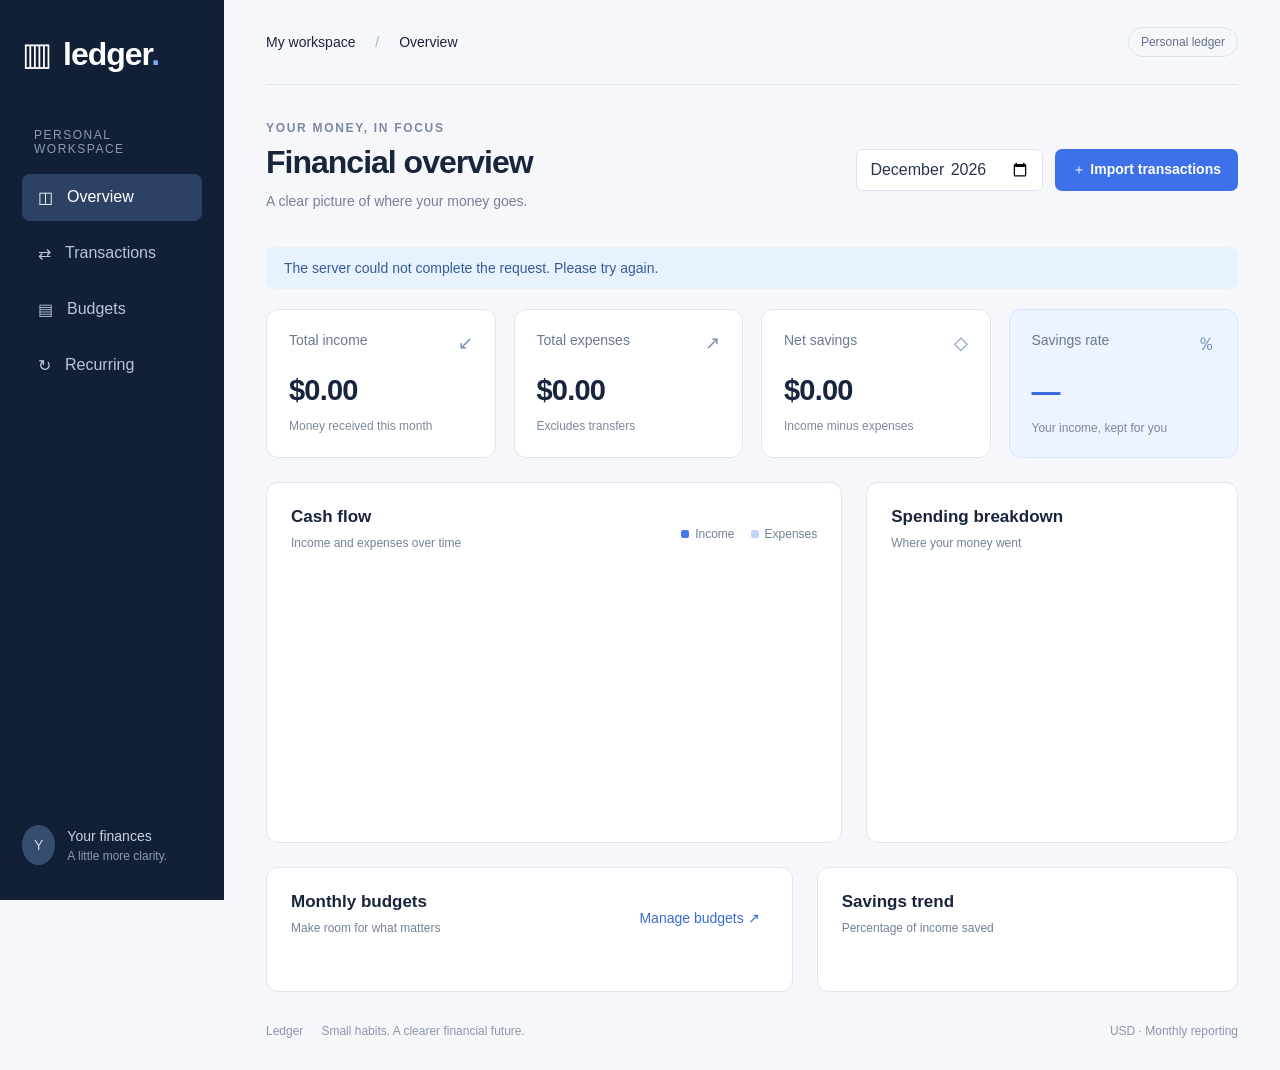
==== templates/index.html @ ddcb64a1 "Add Ledger budget tracker and sample portfolio demo" ====
<!DOCTYPE html><html lang="en"><head><meta charset="UTF-8"><meta name="viewport" content="width=device-width,initial-scale=1"><title>Ledger · Personal finance</title><link rel="icon" href="/static/favicon.svg"><link rel="stylesheet" href="/static/style.css"><script src="/static/app.js" defer></script></head><body>
<aside><a class="brand" href="/">▥ <span>ledger<span class="dot">.</span></span></a><div class="workspace">PERSONAL WORKSPACE</div><nav><button class="active" data-view="overview">◫ <span>Overview</span></button><button data-view="transactions">⇄ <span>Transactions</span></button><button data-view="budgets">▤ <span>Budgets</span></button><button data-view="recurring">↻ <span>Recurring</span></button></nav><div class="aside-bottom"><div class="avatar">Y</div><div>Your finances<small>A little more clarity.</small></div></div></aside>
<main><header><span>My workspace <span class="muted">/</span> <span id="breadcrumb">Overview</span></span><span class="pill">Personal ledger</span></header><section class="heading"><div><div class="eyebrow">YOUR MONEY, IN FOCUS</div><h1 id="title">Financial overview</h1><p>A clear picture of where your money goes.</p></div><div class="actions"><label class="sr" for="month">Reporting month</label><input id="month" type="month"><button class="primary" id="import-open">＋ Import transactions</button></div></section>
<div id="notice" role="status" hidden></div><div id="demo-banner" hidden>You're exploring sample data. <button id="demo-exit">Back to my finances</button></div>
<section id="overview" class="view"><div class="stats"><article><div>Total income <span>↙</span></div><h2 id="income">$0.00</h2><small>Money received this month</small></article><article><div>Total expenses <span>↗</span></div><h2 id="expenses">$0.00</h2><small>Excludes transfers</small></article><article><div>Net savings <span>◇</span></div><h2 id="savings">$0.00</h2><small>Income minus expenses</small></article><article class="accent"><div>Savings rate <span>％</span></div><h2 id="rate">—</h2><small>Your income, kept for you</small></article></div>
<div class="chart-grid"><article class="panel"><div class="panel-head"><div><h3>Cash flow</h3><p>Income and expenses over time</p></div><div class="legend"><span class="income-key">Income</span><span class="expense-key">Expenses</span></div></div><div id="cash-chart" class="cash-chart"></div></article><article class="panel"><div class="panel-head"><div><h3>Spending breakdown</h3><p>Where your money went</p></div></div><div id="spending-chart"></div></article></div>
<div class="lower-grid"><article class="panel"><div class="panel-head"><div><h3>Monthly budgets</h3><p>Make room for what matters</p></div><button class="text" data-view="budgets">Manage budgets ↗</button></div><div id="budget-summary"></div></article><article class="panel"><div class="panel-head"><div><h3>Savings trend</h3><p>Percentage of income saved</p></div></div><div id="savings-chart"></div></article></div></section>
<section id="transactions" class="view" hidden><article class="panel"><div class="panel-head"><div><h3>Transactions</h3><p>Review and correct automatic categories.</p></div><input id="search" placeholder="Search transactions…" aria-label="Search transactions"></div><div class="table-wrap"><table><thead><tr><th>Date</th><th>Description</th><th>Category</th><th class="number">Amount</th></tr></thead><tbody id="transactions-body"></tbody></table></div></article></section>
<section id="budgets" class="view" hidden><article class="panel"><div class="panel-head"><div><h3>Your monthly plan</h3><p>Budgets apply to the selected month.</p></div><button id="budget-open" class="primary">＋ Set budget</button></div><div id="budget-list"></div></article></section>
<section id="recurring" class="view" hidden><article class="panel"><div class="panel-head"><div><h3>Recurring charges</h3><p>Estimates from 3 or more similarly timed payments, with amounts within 10% or $1.</p></div></div><div id="recurring-list"></div><p class="footnote">Based on exact merchant descriptions. Estimates may miss renamed merchants or changing amounts; they do not confirm an active subscription.</p></article></section>
<div id="empty" class="empty" hidden><div class="empty-icon">⇄</div><h3>Your next chapter starts here.</h3><p>Import a transaction CSV to bring your finances into focus.</p><button class="primary" id="empty-import">Import your first CSV</button><button class="text" id="demo-start">Explore sample dashboard →</button></div><footer>Ledger <span>Small habits. A clearer financial future.</span><span>USD · Monthly reporting</span></footer></main>
<dialog id="import-dialog"><form id="import-form"><div class="panel-head"><h3>Import transactions</h3><button type="button" class="close" aria-label="Close">×</button></div><p>Upload a UTF-8 CSV with <b>date, description, amount</b> columns, or <b>date, description, debit, credit</b>.</p><label class="upload">Choose a CSV file<input required type="file" accept=".csv,text/csv" name="file"></label><label class="check"><input type="checkbox" name="positive_expenses"> My amount column uses positive numbers for spending</label><p class="footnote">Default: negative amounts are expenses. Dates: YYYY-MM-DD or MM/DD/YYYY. Files up to 5 MB / 10,000 rows. Repeated imports skip matching rows.</p><a href="/static/sample.csv" download>Download example CSV</a><p id="import-error" class="error" role="alert"></p><button class="primary" type="submit">Import CSV</button></form></dialog>
<dialog id="budget-dialog"><form id="budget-form"><div class="panel-head"><h3>Set monthly budget</h3><button type="button" class="close" aria-label="Close">×</button></div><label>Category<select id="budget-category"></select></label><label>Monthly limit ($)<input id="budget-amount" type="number" min="0.01" step="0.01" required></label><p id="budget-error" class="error" role="alert"></p><button class="primary" type="submit">Save budget</button></form></dialog></body></html>
---- static/style.css ----
:root{font-family:Inter,-apple-system,BlinkMacSystemFont,'Segoe UI',sans-serif;color:#19253d;background:#f5f7fb;font-size:16px;font-synthesis:none}*{box-sizing:border-box}body{margin:0}button,input,select{font:inherit}button,a,input,select{outline-offset:4px}button{cursor:pointer}button:disabled{opacity:.6;cursor:wait}aside{position:fixed;width:224px;height:100vh;background:#111f37;color:#cad3e3;padding:35px 22px;display:flex;flex-direction:column}.brand{font-size:32px;letter-spacing:-1px;font-weight:750;color:white;text-decoration:none;display:flex;gap:12px;align-items:center}.dot{color:#79a7ff}.workspace{font-size:12px;letter-spacing:1.5px;color:#8c9bb2;margin:55px 12px 18px}nav{display:grid;gap:9px}nav button{background:none;border:0;color:#b8c5d9;padding:14px 16px;border-radius:8px;text-align:left;display:flex;gap:14px}nav button.active{background:#2c4163;color:white}nav button:hover{background:#243752}.aside-bottom{margin-top:auto;display:flex;gap:12px;align-items:center;font-size:14px}.avatar{background:#364d70;padding:12px;border-radius:50%}small{display:block}.aside-bottom small{color:#8c9bb2;font-size:12px;margin-top:5px}main{margin-left:224px;padding:0 42px;max-width:1800px}header{height:85px;border-bottom:1px solid #e0e5ee;display:flex;align-items:center;justify-content:space-between;font-size:14px}header .muted{margin:0 16px;color:#a7b0c0}.pill{padding:7px 12px;border:1px solid #dce2ec;border-radius:20px;color:#62718a;font-size:12px}.heading{display:flex;align-items:center;justify-content:space-between;gap:20px;padding:36px 0 28px}.eyebrow{font-size:12px;letter-spacing:1.7px;color:#7b89a0;font-weight:650}h1{font-size:32px;letter-spacing:-1px;margin:9px 0}p{color:#748198;font-size:14px;line-height:1.6;margin:7px 0}h2{font-size:29px;letter-spacing:-.8px;margin:20px 0 12px}h3{font-size:17px;margin:0;font-weight:650}.actions{display:flex;gap:12px;align-items:center}input,select{border:1px solid #dce2ed;background:white;color:#26374e;border-radius:7px;padding:10px 12px;max-width:100%}.primary{border:0;border-radius:7px;background:#3d70e9;color:white;padding:12px 17px;font-size:14px;font-weight:600}.primary:hover{background:#275dcc}.text{background:none;border:0;color:#3b6cd4;font-size:14px;padding:8px}.stats{display:grid;grid-template-columns:repeat(4,1fr);gap:18px;margin-bottom:24px}.stats article{border:1px solid #e0e6ef;background:white;border-radius:12px;padding:22px}.stats article>div{font-size:14px;color:#697a91;display:flex;justify-content:space-between}.stats article>div span{font-size:18px;color:#7691ba}.stats small{color:#7a899e;font-size:12px}.stats .accent{background:#edf3ff;border-color:#d6e4ff}.accent h2{color:#396adb}.chart-grid{display:grid;grid-template-columns:1.55fr 1fr;gap:24px;margin-bottom:24px}.lower-grid{display:grid;grid-template-columns:1.25fr 1fr;gap:24px}.panel{background:white;border:1px solid #e0e6ef;border-radius:12px;padding:24px;min-width:0}.panel-head{display:flex;justify-content:space-between;gap:16px;align-items:center;margin-bottom:22px}.panel-head p{font-size:12px}.legend{display:flex;gap:16px;font-size:12px;color:#718098}.legend span:before{content:'';display:inline-block;width:8px;height:8px;border-radius:2px;background:#4678ec;margin-right:6px}.legend .expense-key:before{background:#c2d3f9}.cash-chart{height:235px;display:flex;gap:12px}.axis{display:flex;flex-direction:column;justify-content:space-between;padding-bottom:28px;color:#8b97aa;font-size:12px}.bars{flex:1;display:flex;justify-content:space-around;background:repeating-linear-gradient(to top,transparent 0,transparent 49px,#eef1f6 50px);padding-top:10px}.bar-group{display:flex;flex-direction:column;align-items:center;flex:1}.bar-pair{display:flex;align-items:flex-end;justify-content:center;gap:7px;height:100%;width:100%;padding:0 10px}.bar{width:23px;max-width:35%;border-radius:4px 4px 0 0;background:#4678ec;min-height:1px}.bar.expense{background:#c2d3f9}.bar-label{font-size:12px;color:#8b97aa;margin-top:14px;height:18px}.donut-row{display:flex;align-items:center;justify-content:center;margin-bottom:20px}.donut{width:155px;height:155px;border-radius:50%;display:grid;place-items:center}.donut-hole{width:118px;height:118px;border-radius:50%;background:white;display:flex;flex-direction:column;align-items:center;justify-content:center;font-weight:650;font-size:20px}.donut-hole small{font-size:12px;font-weight:400;color:#7a899e;margin-bottom:6px}.category-row{display:flex;align-items:center;gap:8px;font-size:14px;margin:10px 0}.category-row strong{margin-left:auto;font-weight:500}.swatch{width:8px;height:8px;border-radius:50%}.budget-row{margin:20px 0}.budget-top{display:flex;justify-content:space-between;font-size:14px;gap:12px}.budget-top span{color:#78879e}.track{height:7px;background:#edf1f7;border-radius:6px;overflow:hidden;margin:11px 0 6px}.track div{height:100%;background:#5b86e8;border-radius:6px}.track .over{background:#e48a5b}.budget-note{font-size:12px;color:#8190a5;text-align:right}.empty-inline{text-align:center;padding:38px 10px;color:#8190a5;font-size:14px}.savings-row{display:flex;align-items:center;gap:12px;font-size:12px;color:#78879e;margin:19px 0}.savings-row .track{flex:1;margin:0}.savings-row strong{min-width:55px;text-align:right;color:#395274}.empty{text-align:center;border:1px dashed #cbd6e8;border-radius:12px;padding:28px;margin-top:24px}.empty-icon{font-size:30px;color:#6188d6;margin-bottom:12px}.empty button{margin:16px 5px 0}.table-wrap{overflow:auto}table{width:100%;border-collapse:collapse;font-size:14px}th{text-align:left;color:#8b97aa;font-weight:500;font-size:12px;padding:14px 12px;background:#f7f9fc}td{padding:16px 12px;border-bottom:1px solid #edf1f5}td select{font-size:14px;padding:6px;max-width:170px}.number{text-align:right;white-space:nowrap}.positive{color:#208974}.recurring-card{display:flex;justify-content:space-between;padding:20px 0;border-bottom:1px solid #edf1f5}.recurring-card small{color:#8190a5;margin-top:7px;font-size:12px}.footnote{font-size:12px;margin-top:20px}footer{display:flex;gap:18px;color:#8b97aa;font-size:12px;padding:32px 0}footer span:last-child{margin-left:auto}dialog{border:1px solid #dae2ef;border-radius:15px;width:500px;max-width:calc(100% - 30px);padding:28px;color:#26374e;box-shadow:0 20px 100px #152e5140}dialog::backdrop{background:#101d3b70;backdrop-filter:blur(3px)}dialog label{display:block;font-size:14px;margin:20px 0}dialog label>input:not([type=checkbox]),dialog select{display:block;width:100%;margin-top:10px}.close{border:0;background:none;color:#718098;font-size:26px}.upload{border:1px dashed #b6c8e6;padding:22px;border-radius:10px;background:#f6f9ff}.check{display:flex;gap:8px}.error{color:#b34432}#notice,#demo-banner{padding:13px 18px;background:#e8f2ff;color:#345c95;border-radius:8px;margin-bottom:20px;font-size:14px}#demo-banner button{background:none;border:0;text-decoration:underline;color:inherit}.sr{position:absolute;width:1px;height:1px;overflow:hidden;clip-path:inset(50%)}[hidden]{display:none!important}@media(min-width:1500px){main{padding:0 60px}.panel{padding:30px}}@media(max-width:1150px){aside{width:190px;padding:30px 15px}main{margin-left:190px;padding:0 24px}.heading{align-items:flex-start;flex-direction:column}.stats{gap:10px}.stats article{padding:17px}h2{font-size:24px}.chart-grid{grid-template-columns:1.3fr 1fr}.legend{flex-direction:column;gap:6px}}@media(max-width:780px){aside{position:static;width:100%;height:auto;padding:18px}.brand{font-size:25px}.workspace,.aside-bottom{display:none}nav{display:flex;margin-top:18px;gap:4px}nav button{padding:10px;font-size:14px;gap:6px}main{margin:0;padding:0 18px}header{height:60px}.heading{padding:25px 0}.actions{flex-wrap:wrap}.stats{grid-template-columns:1fr 1fr}.chart-grid,.lower-grid{grid-template-columns:1fr}.legend{flex-direction:row}.panel{padding:19px}footer{flex-wrap:wrap}footer span:last-child{margin:0}h1{font-size:28px}.panel-head{flex-wrap:wrap}}@media(prefers-reduced-motion:no-preference){.view{animation:enter .25s ease}@keyframes enter{from{opacity:.4;transform:translateY(5px)}to{opacity:1;transform:translateY(0)}}}
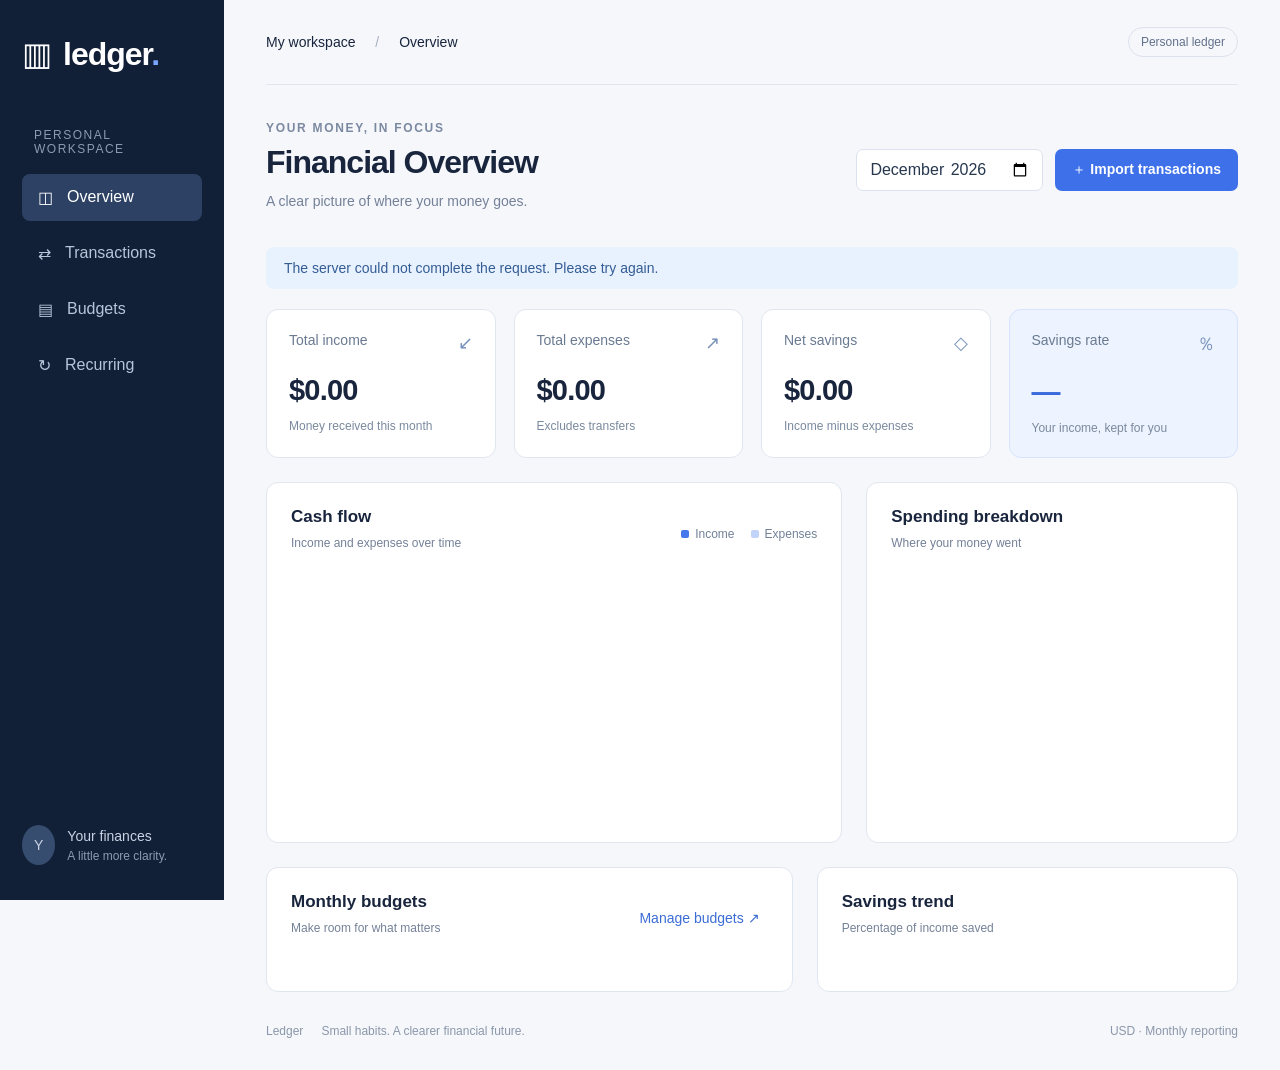
==== commit c2e11ef2: "Updated index.html Fixing some text" ====
--- a/templates/index.html
+++ b/templates/index.html
@@ -1,6 +1,6 @@
-<!DOCTYPE html><html lang="en"><head><meta charset="UTF-8"><meta name="viewport" content="width=device-width,initial-scale=1"><title>Ledger · Personal finance</title><link rel="icon" href="/static/favicon.svg"><link rel="stylesheet" href="/static/style.css"><script src="/static/app.js" defer></script></head><body>
+<!DOCTYPE html><html lang="en"><head><meta charset="UTF-8"><meta name="viewport" content="width=device-width,initial-scale=1"><title>Ledger · Personal Finance</title><link rel="icon" href="/static/favicon.svg"><link rel="stylesheet" href="/static/style.css"><script src="/static/app.js" defer></script></head><body>
 <aside><a class="brand" href="/">▥ <span>ledger<span class="dot">.</span></span></a><div class="workspace">PERSONAL WORKSPACE</div><nav><button class="active" data-view="overview">◫ <span>Overview</span></button><button data-view="transactions">⇄ <span>Transactions</span></button><button data-view="budgets">▤ <span>Budgets</span></button><button data-view="recurring">↻ <span>Recurring</span></button></nav><div class="aside-bottom"><div class="avatar">Y</div><div>Your finances<small>A little more clarity.</small></div></div></aside>
-<main><header><span>My workspace <span class="muted">/</span> <span id="breadcrumb">Overview</span></span><span class="pill">Personal ledger</span></header><section class="heading"><div><div class="eyebrow">YOUR MONEY, IN FOCUS</div><h1 id="title">Financial overview</h1><p>A clear picture of where your money goes.</p></div><div class="actions"><label class="sr" for="month">Reporting month</label><input id="month" type="month"><button class="primary" id="import-open">＋ Import transactions</button></div></section>
+<main><header><span>My workspace <span class="muted">/</span> <span id="breadcrumb">Overview</span></span><span class="pill">Personal ledger</span></header><section class="heading"><div><div class="eyebrow">YOUR MONEY, IN FOCUS</div><h1 id="title">Financial Overview</h1><p>A clear picture of where your money goes.</p></div><div class="actions"><label class="sr" for="month">Reporting month</label><input id="month" type="month"><button class="primary" id="import-open">＋ Import transactions</button></div></section>
 <div id="notice" role="status" hidden></div><div id="demo-banner" hidden>You're exploring sample data. <button id="demo-exit">Back to my finances</button></div>
 <section id="overview" class="view"><div class="stats"><article><div>Total income <span>↙</span></div><h2 id="income">$0.00</h2><small>Money received this month</small></article><article><div>Total expenses <span>↗</span></div><h2 id="expenses">$0.00</h2><small>Excludes transfers</small></article><article><div>Net savings <span>◇</span></div><h2 id="savings">$0.00</h2><small>Income minus expenses</small></article><article class="accent"><div>Savings rate <span>％</span></div><h2 id="rate">—</h2><small>Your income, kept for you</small></article></div>
 <div class="chart-grid"><article class="panel"><div class="panel-head"><div><h3>Cash flow</h3><p>Income and expenses over time</p></div><div class="legend"><span class="income-key">Income</span><span class="expense-key">Expenses</span></div></div><div id="cash-chart" class="cash-chart"></div></article><article class="panel"><div class="panel-head"><div><h3>Spending breakdown</h3><p>Where your money went</p></div></div><div id="spending-chart"></div></article></div>
